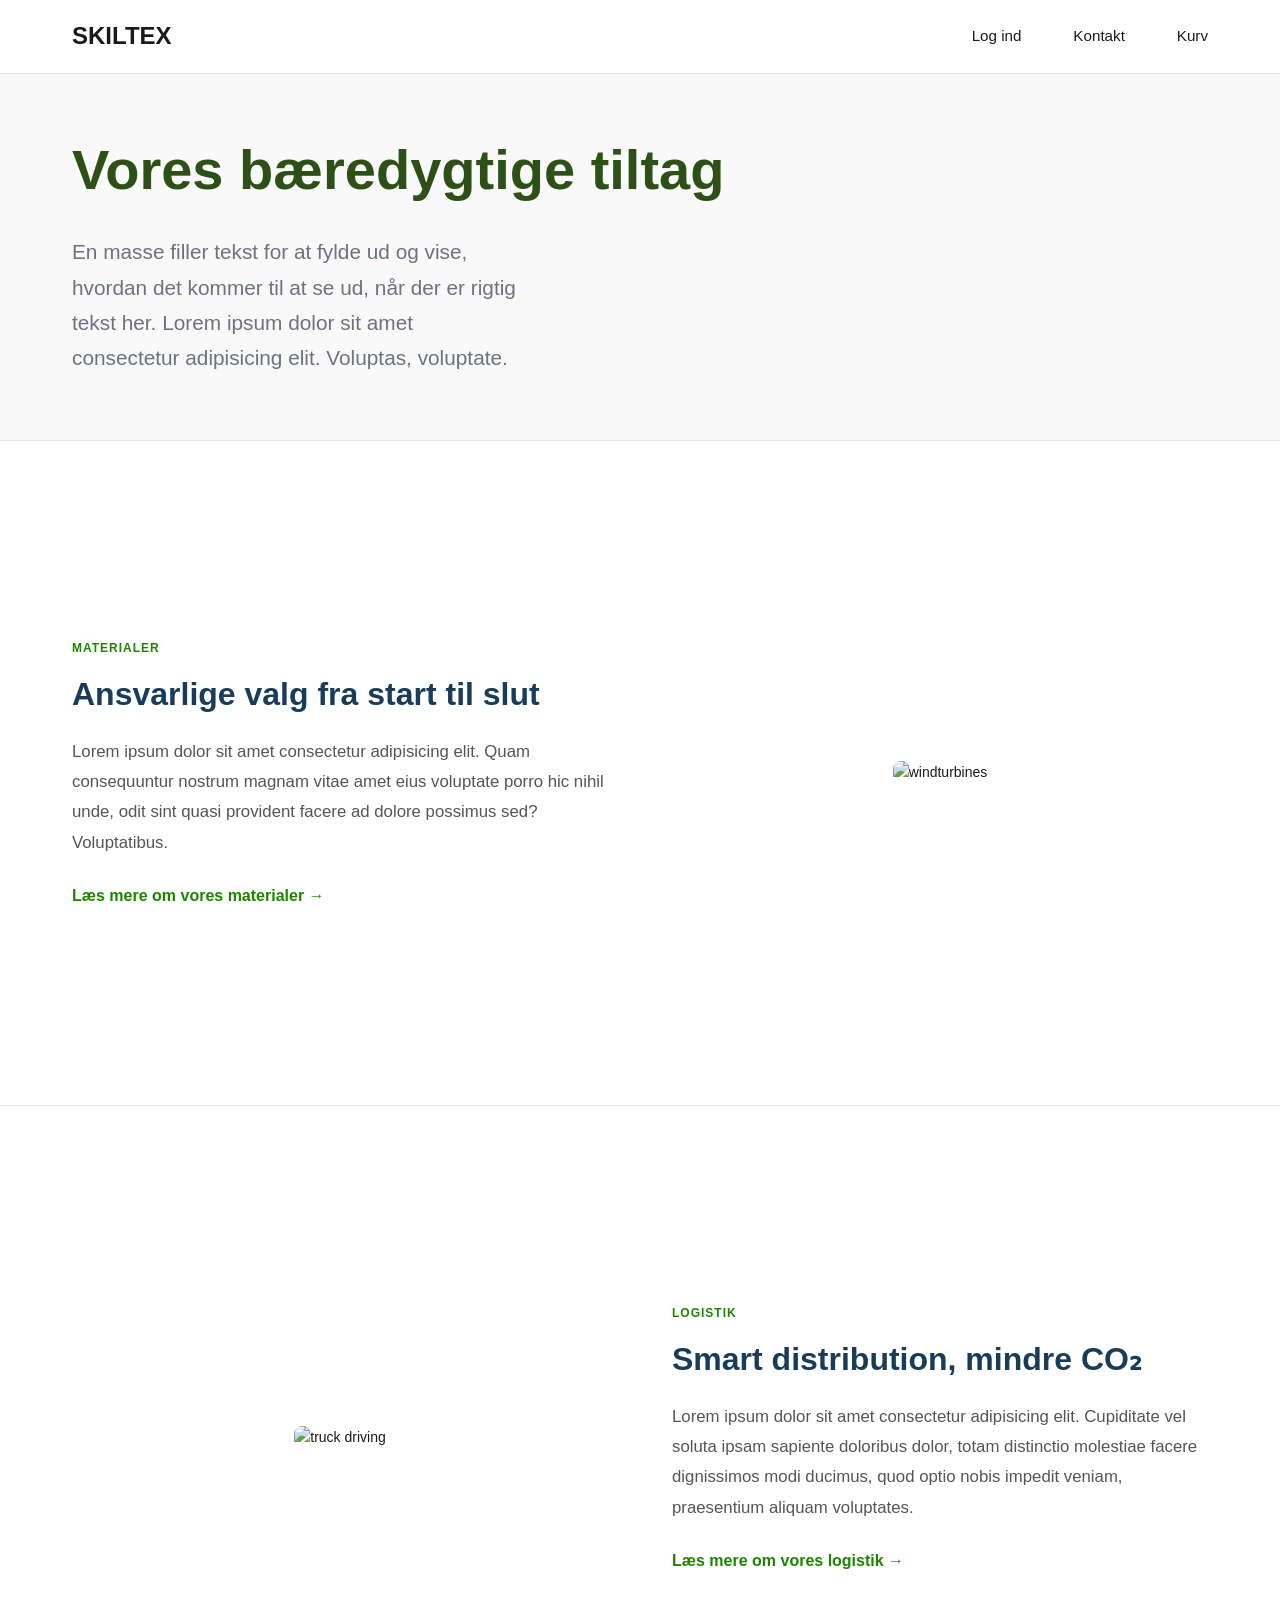
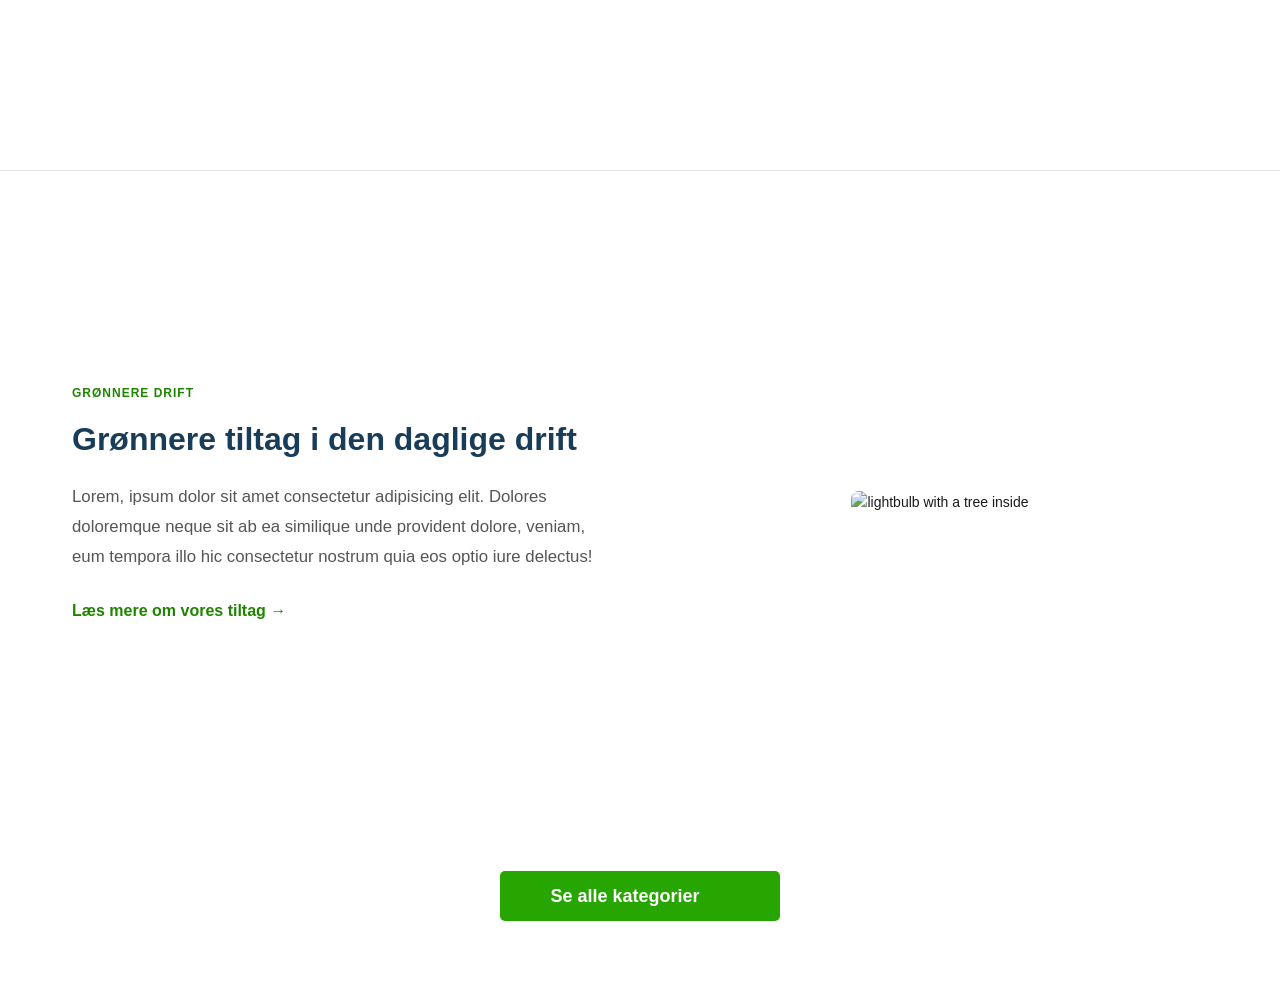
==== index.html @ 91dd6cfe "Add landing page with styles and structure" ====
<!doctype html>
<html lang="da">
  <head>
    <meta charset="UTF-8" />
    <meta name="viewport" content="width=device-width, initial-scale=1.0" />
    <title>Vores bæredygtige tiltag - SKILTEX</title>

    <!-- SEO meta description tag: Viser søgemaskiner(Google, Bing, etc), hvad siden handler om. Max 160 tegn -->
    <meta
      name="description"
      content="SKILTEX arbejder dagligt for at reducere vores miljøpåvirkning. Læs om vores bæredygtige initiativ."
    />
    <link rel="stylesheet" href="styles.css" />
  </head>
  <body>
    <!-- Header -->
    <header>
      <div class="container">
        <div class="header-content">
          <div class="logo">
            <a href="https://www.skiltex.dk/shop/frontpage.html">SKILTEX</a>
          </div>
          <nav>
            <a href="">Log ind</a>
            <a href="">Kontakt</a>
            <a href="">Kurv</a>
          </nav>
        </div>
      </div>
    </header>

    <!-- Main Content -->

    <main>
      <!-- Hero Section -->
      <section class="hero">
        <div class="container">
          <div class="hero-content">
            <h1>Vores bæredygtige tiltag</h1>
            <p class="hero-subtitle">
              En masse filler tekst for at fylde ud og vise, hvordan det kommer
              til at se ud, når der er rigtig tekst her. Lorem ipsum dolor sit
              amet consectetur adipisicing elit. Voluptas, voluptate.
            </p>
          </div>
        </div>
      </section>

      <!-- Bæredygtigte tiltag -->

      <section id="søjler" class="søjler">
        <!-- Søjle 1: Materialer -->
        <article class="søjle">
          <div class="container søjle-container">
            <div class="søjle-content">
              <span class="søjle-label">MATERIALER</span>
              <h2>Ansvarlige valg fra start til slut</h2>
              <p>
                Lorem ipsum dolor sit amet consectetur adipisicing elit. Quam
                consequuntur nostrum magnam vitae amet eius voluptate porro hic
                nihil unde, odit sint quasi provident facere ad dolore possimus
                sed? Voluptatibus.
              </p>
              <a href="#" class="link-arrow">Læs mere om vores materialer →</a>
            </div>
            <div class="søjle-visual">
              <div class="icon-placeholder">
                <img
                  src="./images/windturbines-sustainability.jpg"
                  alt="windturbines"
                />
              </div>
            </div>
          </div>
        </article>

        <!-- Søjle 2: Optimeret Logistik -->
        <article class="søjle søjle-reverse">
          <div class="container søjle-container">
            <div class="søjle-visual">
              <div class="icon-placeholder">
                <img
                  src="./images/pexels-max-hoy-161194241-10841111.jpg"
                  alt="truck driving"
                />
              </div>
            </div>
            <div class="søjle-content">
              <span class="søjle-label">LOGISTIK</span>
              <h2>Smart distribution, mindre CO₂</h2>
              <p>
                Lorem ipsum dolor sit amet consectetur adipisicing elit.
                Cupiditate vel soluta ipsam sapiente doloribus dolor, totam
                distinctio molestiae facere dignissimos modi ducimus, quod optio
                nobis impedit veniam, praesentium aliquam voluptates.
              </p>
              <a href="#" class="link-arrow">Læs mere om vores logistik →</a>
            </div>
          </div>
        </article>

        <!-- Søjle 3: Grønne initiativer -->
        <article class="søjle">
          <div class="container søjle-container">
            <div class="søjle-content">
              <span class="søjle-label">GRØNNERE DRIFT</span>
              <h2>Grønnere tiltag i den daglige drift</h2>
              <p>
                Lorem, ipsum dolor sit amet consectetur adipisicing elit.
                Dolores doloremque neque sit ab ea similique unde provident
                dolore, veniam, eum tempora illo hic consectetur nostrum quia
                eos optio iure delectus!
              </p>
              <a href="#" class="link-arrow">Læs mere om vores tiltag →</a>
            </div>
            <div class="søjle-visual">
              <div class="icon-placeholder">
                <img
                  src="./images/pexels-singkham-178541-1108572.jpg"
                  alt="lightbulb with a tree inside"
                />
              </div>
            </div>
          </div>
          <div class="btn-container">
            <a
              href="mailto:kontakt@skiltex.dk?subject=Bæredygtige tiltag"
              class="btn btn-primary"
              >Se alle kategorier</a
            >
          </div>
        </article>
      </section>
    </main>
  </body>
</html>
---- styles.css ----
:root {
  --color-primary: #1f8500;
  --color-accent: #1f8500;
  --color-text-secondary: #555555;
  --color-text-dark: #1a1a1a;
  --color-text-light: #6b7280;
  --color-border: #e5e5e5;
  --color-bg-light: #f9f9f9;
  --color-bg-white: #ffffff;
  --color-heading: #193d59;
}

* {
  margin: 0;
  padding: 0;
  box-sizing: border-box;
}

html {
  scroll-behavior: smooth;
}

body {
  font-family:
    -apple-system, BlinkMacSystemFont, "Segoe UI", Roboto, "Helvetica Neue",
    Arial, sans-serif;
  font-size: 14px;
  line-height: 1.7;
  color: #1a1a1a;
  background-color: #ffffff;
}

/* Typography */
h1 {
  font-family: Arial, Helvetica, sans-serif;
  font-size: 3.5rem;
  font-weight: 700;
  line-height: 1.15;
  margin-bottom: 2rem;
  color: #2d5016;
}

h2 {
  font-size: 2.5rem;
  font-weight: 700;
  line-height: 1.2;
  margin-bottom: 1.5rem;
  color: #193d59;
}

h3 {
  font-size: 1.25rem;
  font-weight: 600;
  margin-bottom: 1rem;
  color: #1f8500;
}

h4 {
  font-size: 1rem;
  font-weight: 600;
  color: #193d59;
}

p {
  margin-bottom: 1.5rem;
  color: #555555;
}

a {
  color: #1f8500;
  text-decoration: none;
  transition: all 0.3s ease;
}

a:hover {
  color: #1f8500;
}

.container .logo a {
  color: #1a1a1a;
}

/* Container & Layout */
.container {
  max-width: 1200px;
  margin: 0 auto;
  padding: 0 2rem;
}

/* Button Styles */
.btn {
  display: inline-block;
  padding: 0.5rem 1rem;
  font-size: 1rem;
  font-weight: 600;
  border: none;
  border-radius: 4px;
  cursor: pointer;
  transition: all 0.3s ease;
  text-decoration: none;
  text-align: center;
  font-family:
    -apple-system, BlinkMacSystemFont, "Segoe UI", Roboto, "Helvetica Neue",
    Arial, sans-serif;
}

.btn-primary {
  background-color: #1f8500;
  color: #ffffff;
}

.btn-primary:hover {
  background-color: #3a6617;
  text-decoration: none;
  color: #ffffff;
}

.btn-secondary {
  background-color: #193d59;
  color: #ffffff;
}

.btn-secondary:hover {
  background-color: #1a1a1a;
  text-decoration: none;
}

/* Header */
header {
  background-color: #ffffff;
  border-bottom: 1px solid #e5e5e5;
  padding: 1rem 0;
  position: sticky;
  top: 0;
  z-index: 100;
}

.header-content {
  display: flex;
  justify-content: space-between;
  align-items: center;
}

.logo {
  font-size: 1.5rem;
  font-weight: 700;
  color: #1a1a1a;
}

nav a {
  margin-left: 3rem;
  color: #1a1a1a;
  font-weight: 500;
  font-size: 0.95rem;
}

nav a:hover {
  color: #1f8500;
}

/* Hero */
.hero {
  background-color: #f9f9f9;
  padding: 4rem 0;
  text-align: left;
  border-bottom: 1px solid #e5e5e5;
}

.hero-content {
  max-width: 900px;
}

.hero h1 {
  margin-bottom: 2rem;
  font-weight: 700;
}

.hero-subtitle {
  font-size: 1.3rem;
  color: #6b7280;
  margin-bottom: 0;
  line-height: 1.7;
  width: 50%;
}

/* Søjler */
.søjler {
  margin: 0;
}

.søjle {
  padding: 4rem 0;
  border-bottom: 1px solid #e5e5e5;
}

.søjle:last-child {
  border-bottom: none;
}

.søjle-container {
  display: grid;
  grid-template-columns: 1fr 1fr;
  gap: 4rem;
  align-items: center;
}

.søjle-reverse .søjle-container {
  grid-auto-flow: dense;
}

.søjle-label {
  display: inline-block;
  font-size: 0.75rem;
  font-weight: 700;
  letter-spacing: 1px;
  color: var(--color-accent);
  margin-bottom: 1rem;
  text-transform: uppercase;
}

.søjle-content h2 {
  margin-bottom: 1.5rem;
  font-size: 2rem;
}

.søjle-content p {
  font-size: 1.05rem;
  color: var(--color-text-secondary);
  margin-bottom: 1.5rem;
  line-height: 1.8;
}

.link-arrow {
  font-weight: 600;
  color: var(--color-primary);
  display: inline-flex;
  align-items: center;
  font-size: 1rem;
}

.link-arrow:hover {
  color: #1f8500;
}

.søjle-visual {
  aspect-ratio: 1;
  background: linear-gradient(
    135deg,
    rgba(42, 181, 132, 0.05),
    rgba(0, 61, 122, 0.05)
  );
  border-radius: 8px;
  display: flex;
  align-items: center;
  justify-content: center;
  min-height: 400px;
}

.icon-placeholder {
  width: 100%;
  height: 100%;
  background-color: #ffffff; /* Simple color instead of gradient */
  border-radius: 8px;
  display: flex;
  align-items: center;
  justify-content: center;
  overflow: hidden;
}

.icon-placeholder img {
  max-width: 100%;
  max-height: 100%;
  border-radius: 8px;
  object-fit: cover;
}

.btn-container {
  display: flex;
  justify-content: center;
  margin: 0 auto;
  padding-top: 100px;
}

.btn-primary {
  background: #27a500 url(./images/button-arrows.png) no-repeat 210px 50%;
  color: #ffffff;
  padding: 10px 80px 10px 50px;
  border-radius: 5px;
  cursor: pointer;
  font-weight: 600;
  font-size: 18px;
}

.btn-primary:hover {
  background-position: 220px 50%;
  transition: all 0.3s ease;
}

/* Responsive Design */
@media (max-width: 768px) {
  h1 {
    font-size: 2.5rem;
  }

  h2 {
    font-size: 1.75rem;
  }

  .hero-subtitle {
    font-size: 1.1rem;
    width: 100%;
  }

  .søjle-container {
    grid-template-columns: 1fr;
    gap: 2rem;
  }

  .søjle-reverse .søjle-container {
    grid-auto-flow: initial;
  }

  nav a {
    margin-left: 1.5rem;
  }

  .container {
    padding: 0 1.5rem;
  }

  .btn-primary {
    font-size: 16px;
    padding: 8px 60px 8px 40px;
  }
}

@media (max-width: 480px) {
  h1 {
    font-size: 1.75rem;
    margin-bottom: 1rem;
  }

  h2 {
    font-size: 1.25rem;
  }

  .logo {
    font-size: 1.2rem;
  }

  nav a {
    margin-left: 1rem;
    font-size: 0.85rem;
  }

  .hero {
    padding: 2rem 0;
  }

  .hero-subtitle {
    font-size: 0.95rem;
  }

  .søjle {
    padding: 2rem 0;
  }

  .container {
    padding: 0 1rem;
  }

  .btn-container {
    padding-top: 50px;
  }

  .btn-primary {
    font-size: 14px;
    padding: 8px 50px 8px 30px;
  }
}
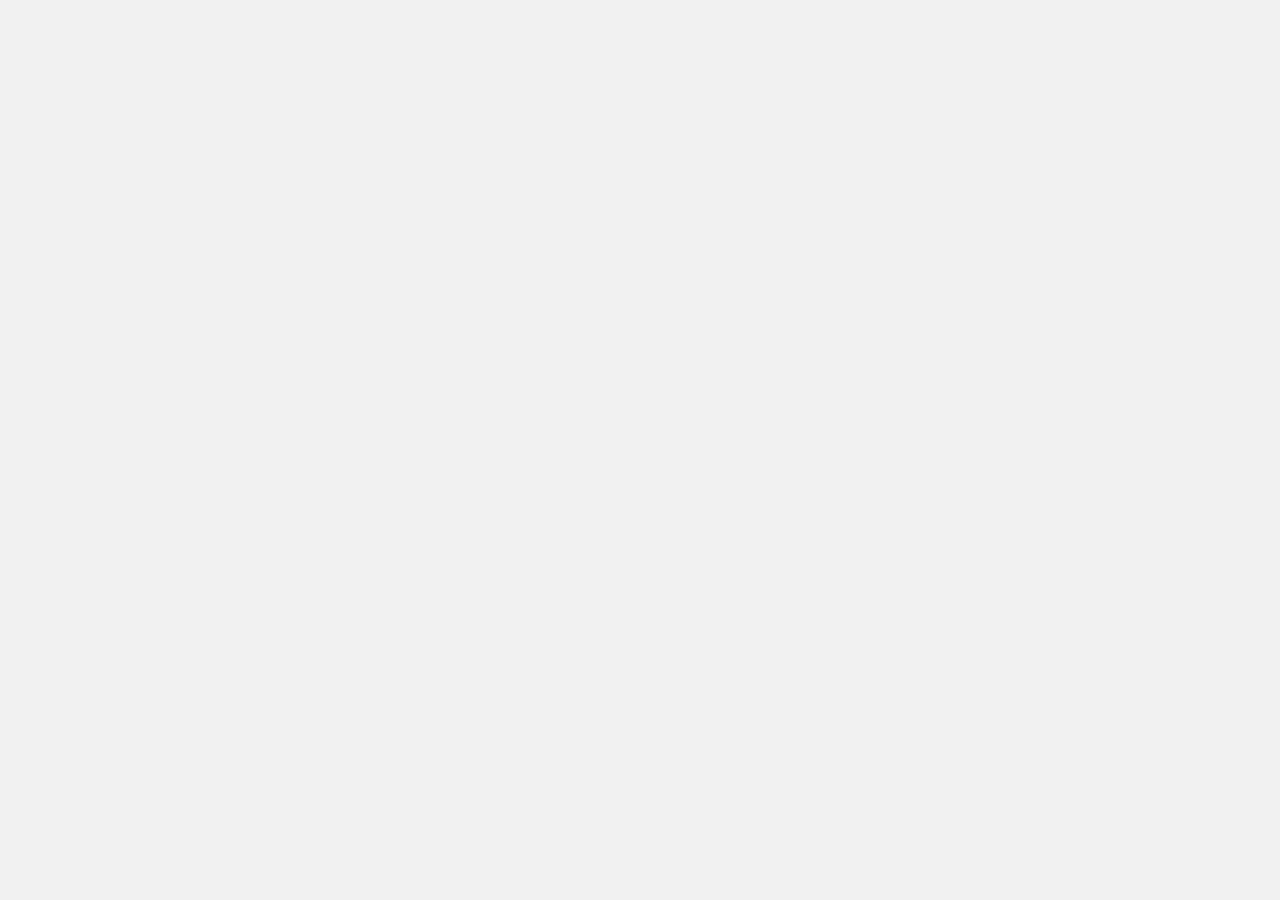
==== commit fc769972: "Resolve merge conflict" ====
--- a/index.html
+++ b/index.html
@@ -1,136 +1,12 @@
-<!doctype html>
+<!DOCTYPE html>
 <html lang="da">
-  <head>
-    <meta charset="UTF-8" />
-    <meta name="viewport" content="width=device-width, initial-scale=1.0" />
-    <title>Vores bæredygtige tiltag - SKILTEX</title>
-
-    <!-- SEO meta description tag: Viser søgemaskiner(Google, Bing, etc), hvad siden handler om. Max 160 tegn -->
-    <meta
-      name="description"
-      content="SKILTEX arbejder dagligt for at reducere vores miljøpåvirkning. Læs om vores bæredygtige initiativ."
-    />
-    <link rel="stylesheet" href="styles.css" />
-  </head>
-  <body>
-    <!-- Header -->
-    <header>
-      <div class="container">
-        <div class="header-content">
-          <div class="logo">
-            <a href="https://www.skiltex.dk/shop/frontpage.html">SKILTEX</a>
-          </div>
-          <nav>
-            <a href="">Log ind</a>
-            <a href="">Kontakt</a>
-            <a href="">Kurv</a>
-          </nav>
-        </div>
-      </div>
-    </header>
-
-    <!-- Main Content -->
-
-    <main>
-      <!-- Hero Section -->
-      <section class="hero">
-        <div class="container">
-          <div class="hero-content">
-            <h1>Vores bæredygtige tiltag</h1>
-            <p class="hero-subtitle">
-              En masse filler tekst for at fylde ud og vise, hvordan det kommer
-              til at se ud, når der er rigtig tekst her. Lorem ipsum dolor sit
-              amet consectetur adipisicing elit. Voluptas, voluptate.
-            </p>
-          </div>
-        </div>
-      </section>
-
-      <!-- Bæredygtigte tiltag -->
-
-      <section id="søjler" class="søjler">
-        <!-- Søjle 1: Materialer -->
-        <article class="søjle">
-          <div class="container søjle-container">
-            <div class="søjle-content">
-              <span class="søjle-label">MATERIALER</span>
-              <h2>Ansvarlige valg fra start til slut</h2>
-              <p>
-                Lorem ipsum dolor sit amet consectetur adipisicing elit. Quam
-                consequuntur nostrum magnam vitae amet eius voluptate porro hic
-                nihil unde, odit sint quasi provident facere ad dolore possimus
-                sed? Voluptatibus.
-              </p>
-              <a href="#" class="link-arrow">Læs mere om vores materialer →</a>
-            </div>
-            <div class="søjle-visual">
-              <div class="icon-placeholder">
-                <img
-                  src="./images/windturbines-sustainability.jpg"
-                  alt="windturbines"
-                />
-              </div>
-            </div>
-          </div>
-        </article>
-
-        <!-- Søjle 2: Optimeret Logistik -->
-        <article class="søjle søjle-reverse">
-          <div class="container søjle-container">
-            <div class="søjle-visual">
-              <div class="icon-placeholder">
-                <img
-                  src="./images/pexels-max-hoy-161194241-10841111.jpg"
-                  alt="truck driving"
-                />
-              </div>
-            </div>
-            <div class="søjle-content">
-              <span class="søjle-label">LOGISTIK</span>
-              <h2>Smart distribution, mindre CO₂</h2>
-              <p>
-                Lorem ipsum dolor sit amet consectetur adipisicing elit.
-                Cupiditate vel soluta ipsam sapiente doloribus dolor, totam
-                distinctio molestiae facere dignissimos modi ducimus, quod optio
-                nobis impedit veniam, praesentium aliquam voluptates.
-              </p>
-              <a href="#" class="link-arrow">Læs mere om vores logistik →</a>
-            </div>
-          </div>
-        </article>
-
-        <!-- Søjle 3: Grønne initiativer -->
-        <article class="søjle">
-          <div class="container søjle-container">
-            <div class="søjle-content">
-              <span class="søjle-label">GRØNNERE DRIFT</span>
-              <h2>Grønnere tiltag i den daglige drift</h2>
-              <p>
-                Lorem, ipsum dolor sit amet consectetur adipisicing elit.
-                Dolores doloremque neque sit ab ea similique unde provident
-                dolore, veniam, eum tempora illo hic consectetur nostrum quia
-                eos optio iure delectus!
-              </p>
-              <a href="#" class="link-arrow">Læs mere om vores tiltag →</a>
-            </div>
-            <div class="søjle-visual">
-              <div class="icon-placeholder">
-                <img
-                  src="./images/pexels-singkham-178541-1108572.jpg"
-                  alt="lightbulb with a tree inside"
-                />
-              </div>
-            </div>
-          </div>
-          <div class="btn-container">
-            <a
-              href="mailto:kontakt@skiltex.dk?subject=Bæredygtige tiltag"
-              class="btn btn-primary"
-              >Se alle kategorier</a
-            >
-          </div>
-        </article>
-      </section>
-    </main>
-  </body>
-</html>
+<head>
+    <meta charset="UTF-8">
+    <meta name="viewport" content="width=device-width, initial-scale=1.0">
+    <title>Bæredygtige tiltag - Skiltex.dk</title>
+    <link rel="stylesheet" href="style.css">
+</head>
+<body>
+    
+</body>
+</html>
--- a/style.css
+++ b/style.css
@@ -0,0 +1,334 @@
+﻿/* Reset and base styles */
+*,
+*::before,
+*::after {
+  box-sizing: border-box;
+  margin: 0;
+  padding: 0;
+}
+
+html {
+  font-size: 100%;
+  scroll-behavior: smooth;
+}
+
+body {
+  font-family: Helvetica, Arial, sans-serif;
+  font-size: 1rem;
+  line-height: 1.6;
+  color: #656565;
+  background-color: #f1f1f1;
+}
+
+a {
+  color: #27a500;
+  text-decoration: none;
+  transition: color 0.2s ease;
+}
+
+a:hover {
+  color: #176200;
+}
+
+ul,
+ol {
+  list-style: none;
+}
+
+/* Typography */
+h1,
+h2,
+h3,
+h4 {
+  font-family: Raleway, Helvetica, Arial, sans-serif;
+  font-weight: 700;
+  color: #21435f;
+  line-height: 1.25;
+}
+
+h1 {
+  font-size: clamp(1.75rem, 4vw, 2.5rem);
+  font-weight: 900;
+}
+
+h2 {
+  font-size: clamp(1.375rem, 3vw, 1.875rem);
+  margin-bottom: 1rem;
+}
+
+h3 {
+  font-size: 1.125rem;
+  margin-bottom: 0.5rem;
+}
+
+p {
+  margin-bottom: 1rem;
+}
+
+p:last-child {
+  margin-bottom: 0;
+}
+
+/* Layout */
+.container {
+  max-width: 1200px;
+  margin: 0 auto;
+  padding: 0 1rem;
+}
+
+.section {
+  padding: 4rem 0;
+}
+
+.section--alt {
+  background-color: #f1f1f1;
+}
+
+.section--white {
+  background-color: #ffffff;
+}
+
+.section__lead {
+  font-size: 1.0625rem;
+  color: #858585;
+  max-width: 65ch;
+  margin-bottom: 2rem;
+}
+
+.section__header {
+  margin-bottom: 2rem;
+  max-width: 65ch;
+}
+
+/* Buttons */
+.btn {
+  display: inline-block;
+  padding: 0.75rem 1.5rem;
+  font-family: Raleway, Helvetica, Arial, sans-serif;
+  font-size: 0.9375rem;
+  font-weight: 600;
+  text-align: center;
+  border-radius: 5px;
+  border: 2px solid transparent;
+  cursor: pointer;
+  transition: background-color 0.2s ease, color 0.2s ease, border-color 0.2s ease;
+}
+
+.btn--primary {
+  background-color: #27a500;
+  color: #ffffff;
+  border-color: #27a500;
+}
+
+.btn--primary:hover {
+  background-color: #218b00;
+  border-color: #218b00;
+  color: #ffffff;
+}
+
+.btn--secondary {
+  background-color: transparent;
+  color: #ffffff;
+  border-color: #ffffff;
+}
+
+.btn--secondary:hover {
+  background-color: rgba(255, 255, 255, 0.1);
+  color: #ffffff;
+}
+
+.btn--outline {
+  background-color: transparent;
+  color: #27a500;
+  border-color: #27a500;
+}
+
+.btn--outline:hover {
+  background-color: #27a500;
+  color: #ffffff;
+}
+
+.btn-group {
+  display: flex;
+  flex-wrap: wrap;
+  gap: 1rem;
+}
+
+/* Hero */
+.hero {
+  background-color: #21435f;
+  color: #ffffff;
+  padding: 4rem 0;
+}
+
+.hero h1 {
+  color: #ffffff;
+  margin-bottom: 1rem;
+}
+
+.hero__intro {
+  font-size: 1.0625rem;
+  max-width: 55ch;
+  margin-bottom: 2rem;
+  opacity: 0.95;
+}
+
+.hero .btn--secondary {
+  color: #ffffff;
+  border-color: rgba(255, 255, 255, 0.6);
+}
+
+/* Intro */
+.intro__list {
+  display: grid;
+  gap: 1rem;
+  margin-top: 2rem;
+}
+
+.intro__list li {
+  display: flex;
+  gap: 1rem;
+  align-items: flex-start;
+  padding: 1rem;
+  background: #ffffff;
+  border-radius: 5px;
+  border-left: 4px solid #27a500;
+ 
+
+}
+
+.intro__list strong {
+  display: block;
+  color: #21435f;
+  font-family: Raleway, Helvetica, Arial, sans-serif;
+  margin-bottom: 0.25rem;
+}
+
+/* Content cards */
+.cards__grid {
+  display: grid;
+  grid-template-columns: repeat(auto-fit, minmax(260px, 1fr));
+  gap: 2rem;
+}
+
+.card {
+  background: #ffffff;
+  border-radius: 10px;
+  padding: 2rem;
+  box-shadow: 0 1px 3px rgba(33, 67, 95, 0.08);
+  border: 1px solid #e0e0e0;
+  display: flex;
+  flex-direction: column;
+  transition: box-shadow 0.2s ease;
+}
+
+.card:hover {
+  box-shadow: 0 4px 12px rgba(33, 67, 95, 0.1);
+}
+
+.card__icon {
+  width: 48px;
+  height: 48px;
+  background-color: rgba(39, 165, 0, 0.1);
+  border-radius: 5px;
+  display: flex;
+  align-items: center;
+  justify-content: center;
+  font-size: 1.5rem;
+  margin-bottom: 1rem;
+  flex-shrink: 0;
+}
+
+.card__text {
+  flex: 1;
+  color: #858585;
+  font-size: 0.9375rem;
+  margin-bottom: 1rem;
+}
+
+.card__link {
+  font-family: Raleway, Helvetica, Arial, sans-serif;
+  font-weight: 600;
+  font-size: 0.875rem;
+  margin-top: auto;
+}
+
+/* Process */
+.process__steps {
+  display: grid;
+  grid-template-columns: repeat(auto-fit, minmax(220px, 1fr));
+  gap: 2rem;
+  counter-reset: step;
+}
+
+.process__step {
+  position: relative;
+  padding: 2rem;
+  background: #ffffff;
+  border-radius: 10px;
+  border: 1px solid #e0e0e0;
+}
+
+.process__step::before {
+  counter-increment: step;
+  content: counter(step);
+  display: flex;
+  align-items: center;
+  justify-content: center;
+  width: 40px;
+  height: 40px;
+  background-color: #27a500;
+  color: #ffffff;
+  font-family: Raleway, Helvetica, Arial, sans-serif;
+  font-weight: 900;
+  font-size: 1.125rem;
+  border-radius: 50%;
+  margin-bottom: 1rem;
+}
+
+.process__step p {
+  font-size: 0.9375rem;
+  color: #858585;
+}
+
+@media (min-width: 979px) {
+  .process__steps {
+    grid-template-columns: repeat(4, 1fr);
+  }
+}
+
+
+/* Final CTA */
+.cta-final {
+  background-color: #21435f;
+  color: #ffffff;
+  text-align: center;
+}
+
+.cta-final h2 {
+  color: #ffffff;
+}
+
+.cta-final__lead {
+  margin-left: auto;
+  margin-right: auto;
+  color: rgba(255, 255, 255, 0.9);
+}
+
+.cta-final__note {
+  margin-top: 2rem;
+  font-size: 0.875rem;
+  opacity: 0.9;
+  max-width: 55ch;
+  margin-left: auto;
+  margin-right: auto;
+}
+
+.cta-final .btn-group {
+  justify-content: center;
+}
+
+.cta-final .btn--secondary {
+  color: #ffffff;
+  border-color: rgba(255, 255, 255, 0.6);
+}
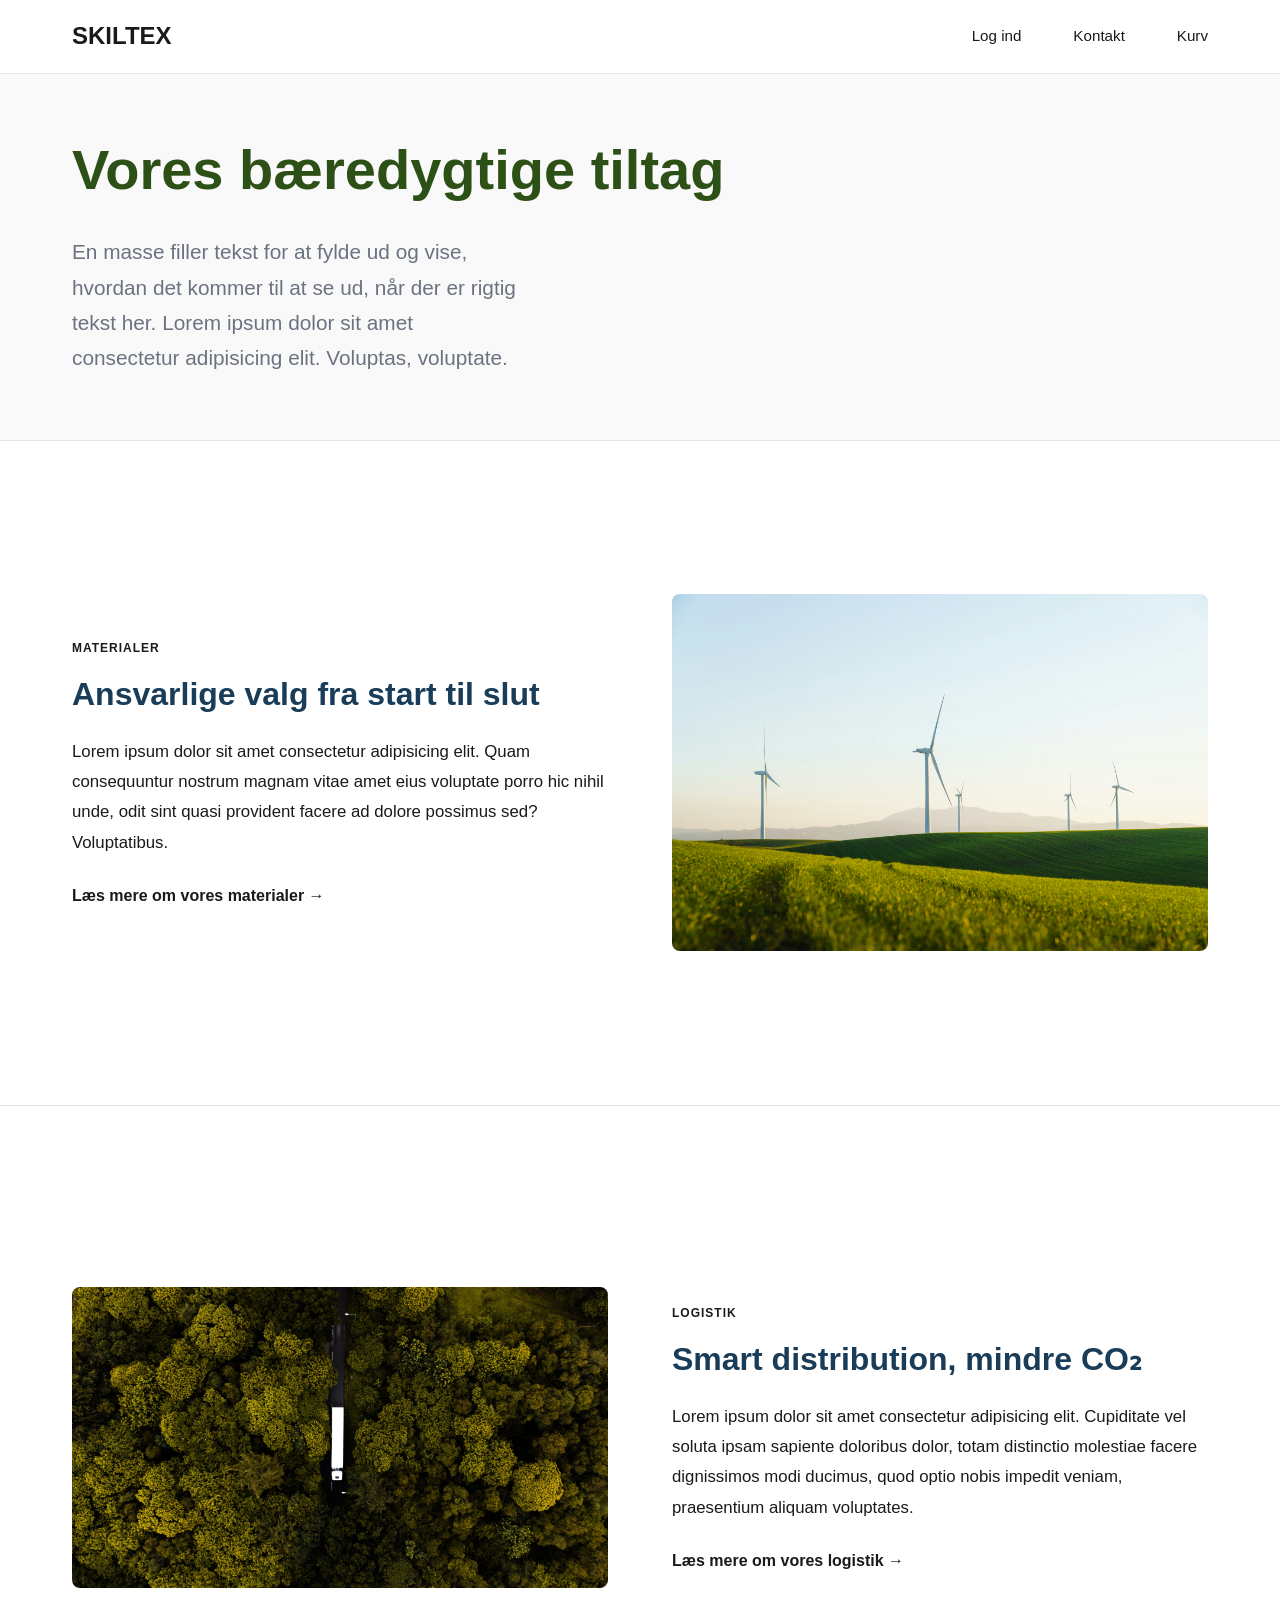
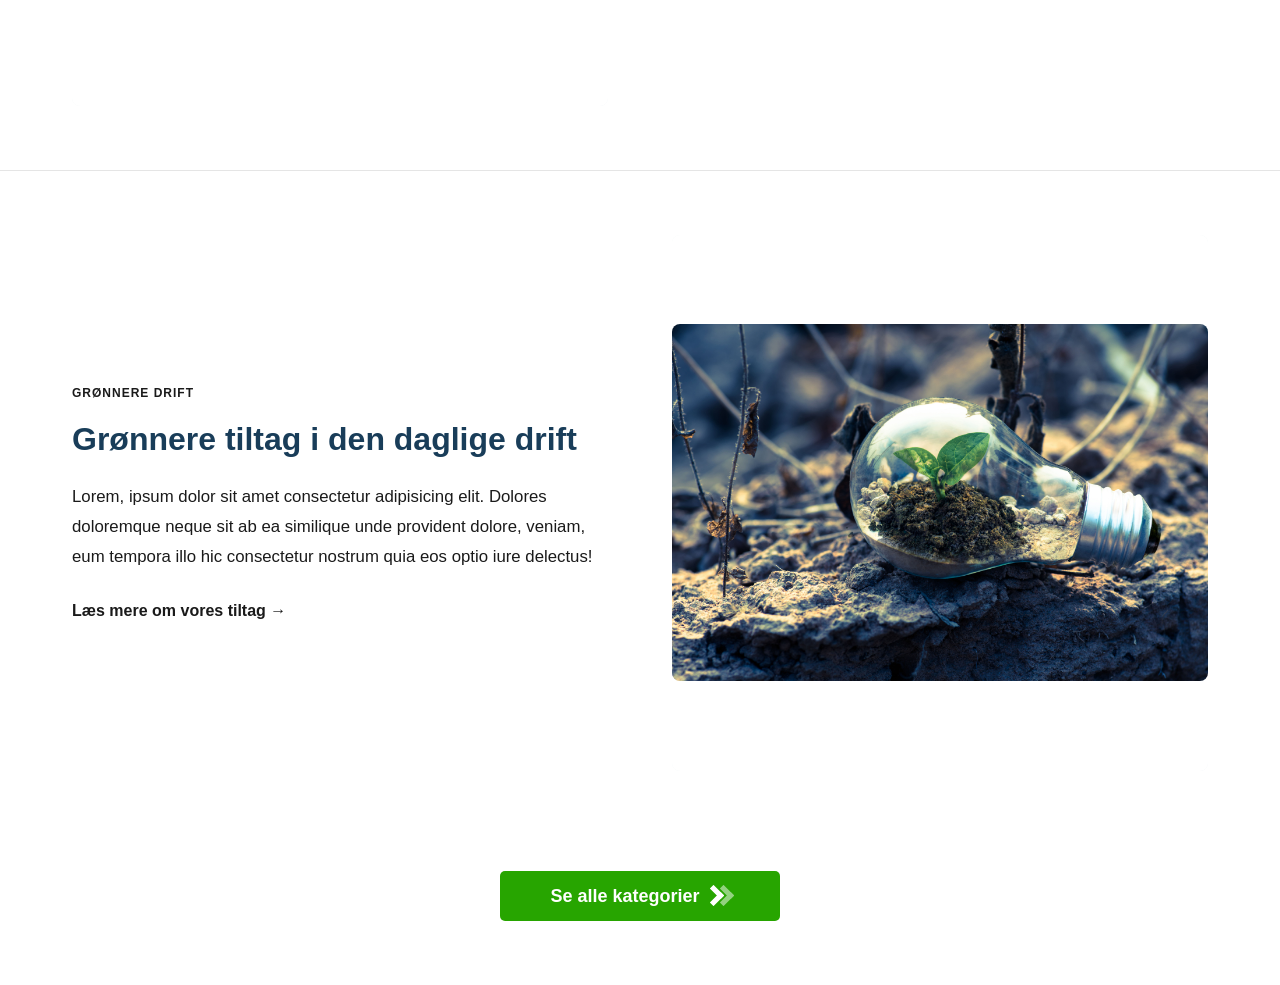
==== commit bf533260: "first draft lp" ====
--- a/index.html
+++ b/index.html
@@ -1,12 +1,136 @@
-<!DOCTYPE html>
+<!doctype html>
 <html lang="da">
-<head>
-    <meta charset="UTF-8">
-    <meta name="viewport" content="width=device-width, initial-scale=1.0">
-    <title>Bæredygtige tiltag - Skiltex.dk</title>
-    <link rel="stylesheet" href="style.css">
-</head>
-<body>
-    
-</body>
-</html>+  <head>
+    <meta charset="UTF-8" />
+    <meta name="viewport" content="width=device-width, initial-scale=1.0" />
+    <title>Vores bæredygtige tiltag - SKILTEX</title>
+
+    <!-- SEO meta description tag: Viser søgemaskiner(Google, Bing, etc), hvad siden handler om. Max 160 tegn -->
+    <meta
+      name="description"
+      content="SKILTEX arbejder dagligt for at reducere vores miljøpåvirkning. Læs om vores bæredygtige initiativ."
+    />
+    <link rel="stylesheet" href="style.css" />
+  </head>
+  <body>
+    <!-- Header -->
+    <header>
+      <div class="container">
+        <div class="header-content">
+          <div class="logo">
+            <a href="https://www.skiltex.dk/shop/frontpage.html">SKILTEX</a>
+          </div>
+          <nav>
+            <a href="">Log ind</a>
+            <a href="">Kontakt</a>
+            <a href="">Kurv</a>
+          </nav>
+        </div>
+      </div>
+    </header>
+
+    <!-- Main Content -->
+
+    <main>
+      <!-- Hero Section -->
+      <section class="hero">
+        <div class="container">
+          <div class="hero-content">
+            <h1>Vores bæredygtige tiltag</h1>
+            <p class="hero-subtitle">
+              En masse filler tekst for at fylde ud og vise, hvordan det kommer
+              til at se ud, når der er rigtig tekst her. Lorem ipsum dolor sit
+              amet consectetur adipisicing elit. Voluptas, voluptate.
+            </p>
+          </div>
+        </div>
+      </section>
+
+      <!-- Bæredygtigte tiltag -->
+
+      <section id="søjler" class="søjler">
+        <!-- Søjle 1: Materialer -->
+        <article class="søjle">
+          <div class="container søjle-container">
+            <div class="søjle-content">
+              <span class="søjle-label">MATERIALER</span>
+              <h2>Ansvarlige valg fra start til slut</h2>
+              <p>
+                Lorem ipsum dolor sit amet consectetur adipisicing elit. Quam
+                consequuntur nostrum magnam vitae amet eius voluptate porro hic
+                nihil unde, odit sint quasi provident facere ad dolore possimus
+                sed? Voluptatibus.
+              </p>
+              <a href="#" class="link-arrow">Læs mere om vores materialer →</a>
+            </div>
+            <div class="søjle-visual">
+              <div class="icon-placeholder">
+                <img
+                  src="./images/zac-wolff-baXCV2qg9Ew-unsplash-sustainability.jpg"
+                  alt="windturbines"
+                />
+              </div>
+            </div>
+          </div>
+        </article>
+
+        <!-- Søjle 2: Optimeret Logistik -->
+        <article class="søjle søjle-reverse">
+          <div class="container søjle-container">
+            <div class="søjle-visual">
+              <div class="icon-placeholder">
+                <img
+                  src="./images/pexels-max-hoy-161194241-10841111.jpg"
+                  alt="truck driving"
+                />
+              </div>
+            </div>
+            <div class="søjle-content">
+              <span class="søjle-label">LOGISTIK</span>
+              <h2>Smart distribution, mindre CO₂</h2>
+              <p>
+                Lorem ipsum dolor sit amet consectetur adipisicing elit.
+                Cupiditate vel soluta ipsam sapiente doloribus dolor, totam
+                distinctio molestiae facere dignissimos modi ducimus, quod optio
+                nobis impedit veniam, praesentium aliquam voluptates.
+              </p>
+              <a href="#" class="link-arrow">Læs mere om vores logistik →</a>
+            </div>
+          </div>
+        </article>
+
+        <!-- Søjle 3: Grønne initiativer -->
+        <article class="søjle">
+          <div class="container søjle-container">
+            <div class="søjle-content">
+              <span class="søjle-label">GRØNNERE DRIFT</span>
+              <h2>Grønnere tiltag i den daglige drift</h2>
+              <p>
+                Lorem, ipsum dolor sit amet consectetur adipisicing elit.
+                Dolores doloremque neque sit ab ea similique unde provident
+                dolore, veniam, eum tempora illo hic consectetur nostrum quia
+                eos optio iure delectus!
+              </p>
+              <a href="#" class="link-arrow">Læs mere om vores tiltag →</a>
+            </div>
+            <div class="søjle-visual">
+              <div class="icon-placeholder">
+                <img
+                  src="./images/pexels-singkham-178541-1108572.jpg"
+                  alt="lightbulb with a tree inside"
+                />
+              </div>
+            </div>
+          </div>
+          <div class="btn-container">
+            <a
+              href="mailto:kontakt@skiltex.dk?subject=Bæredygtige tiltag"
+              class="btn btn-primary"
+              >Se alle kategorier</a
+            >
+          </div>
+        </article>
+      </section>
+    </main>
+  </body>
+</html>
--- a/style.css
+++ b/style.css
@@ -1,334 +1,285 @@
-﻿/* Reset and base styles */
-*,
-*::before,
-*::after {
-  box-sizing: border-box;
+﻿* {
   margin: 0;
   padding: 0;
+  box-sizing: border-box;
 }
 
 html {
-  font-size: 100%;
   scroll-behavior: smooth;
 }
 
 body {
-  font-family: Helvetica, Arial, sans-serif;
+  font-family:
+    -apple-system, BlinkMacSystemFont, "Segoe UI", Roboto, "Helvetica Neue",
+    Arial, sans-serif;
+  font-size: 14px;
+  line-height: 1.7;
+  color: #1a1a1a;
+  background-color: #ffffff;
+}
+
+/* Typography */
+h1 {
+  font-family: Arial, Helvetica, sans-serif;
+  font-size: 3.5rem;
+  font-weight: 700;
+  line-height: 1.15;
+  margin-bottom: 2rem;
+  color: #2d5016;
+}
+
+h2 {
+  font-size: 2.5rem;
+  font-weight: 700;
+  line-height: 1.2;
+  margin-bottom: 1.5rem;
+  color: #193d59;
+}
+
+h3 {
+  font-size: 1.25rem;
+  font-weight: 600;
+  margin-bottom: 1rem;
+  color: #1f8500;
+}
+
+h4 {
   font-size: 1rem;
-  line-height: 1.6;
-  color: #656565;
-  background-color: #f1f1f1;
+  font-weight: 600;
+  color: #193d59;
+}
+
+p {
+  margin-bottom: 1.5rem;
+  color: #555555;
 }
 
 a {
-  color: #27a500;
-  text-decoration: none;
-  transition: color 0.2s ease;
+  color: #1f8500;
+  text-decoration: none;
+  transition: all 0.3s ease;
 }
 
 a:hover {
-  color: #176200;
-}
-
-ul,
-ol {
-  list-style: none;
-}
-
-/* Typography */
-h1,
-h2,
-h3,
-h4 {
-  font-family: Raleway, Helvetica, Arial, sans-serif;
-  font-weight: 700;
-  color: #21435f;
-  line-height: 1.25;
-}
-
-h1 {
-  font-size: clamp(1.75rem, 4vw, 2.5rem);
-  font-weight: 900;
-}
-
-h2 {
-  font-size: clamp(1.375rem, 3vw, 1.875rem);
-  margin-bottom: 1rem;
-}
-
-h3 {
-  font-size: 1.125rem;
-  margin-bottom: 0.5rem;
-}
-
-p {
-  margin-bottom: 1rem;
-}
-
-p:last-child {
-  margin-bottom: 0;
-}
-
-/* Layout */
+  color: #1f8500;
+}
+
+.container .logo a {
+  color: #1a1a1a;
+}
+
+/* Container & Layout */
 .container {
   max-width: 1200px;
   margin: 0 auto;
-  padding: 0 1rem;
-}
-
-.section {
-  padding: 4rem 0;
-}
-
-.section--alt {
-  background-color: #f1f1f1;
-}
-
-.section--white {
-  background-color: #ffffff;
-}
-
-.section__lead {
-  font-size: 1.0625rem;
-  color: #858585;
-  max-width: 65ch;
-  margin-bottom: 2rem;
-}
-
-.section__header {
-  margin-bottom: 2rem;
-  max-width: 65ch;
-}
-
-/* Buttons */
+  padding: 0 2rem;
+}
+
+/* Button Styles */
 .btn {
   display: inline-block;
-  padding: 0.75rem 1.5rem;
-  font-family: Raleway, Helvetica, Arial, sans-serif;
-  font-size: 0.9375rem;
-  font-weight: 600;
+  padding: 0.5rem 1rem;
+  font-size: 1rem;
+  font-weight: 600;
+  border: none;
+  border-radius: 4px;
+  cursor: pointer;
+  transition: all 0.3s ease;
+  text-decoration: none;
   text-align: center;
-  border-radius: 5px;
-  border: 2px solid transparent;
-  cursor: pointer;
-  transition: background-color 0.2s ease, color 0.2s ease, border-color 0.2s ease;
-}
-
-.btn--primary {
-  background-color: #27a500;
-  color: #ffffff;
-  border-color: #27a500;
-}
-
-.btn--primary:hover {
-  background-color: #218b00;
-  border-color: #218b00;
-  color: #ffffff;
-}
-
-.btn--secondary {
-  background-color: transparent;
-  color: #ffffff;
-  border-color: #ffffff;
-}
-
-.btn--secondary:hover {
-  background-color: rgba(255, 255, 255, 0.1);
-  color: #ffffff;
-}
-
-.btn--outline {
-  background-color: transparent;
-  color: #27a500;
-  border-color: #27a500;
-}
-
-.btn--outline:hover {
-  background-color: #27a500;
-  color: #ffffff;
-}
-
-.btn-group {
-  display: flex;
-  flex-wrap: wrap;
-  gap: 1rem;
+  font-family:
+    -apple-system, BlinkMacSystemFont, "Segoe UI", Roboto, "Helvetica Neue",
+    Arial, sans-serif;
+}
+
+.btn-primary {
+  background-color: #1f8500;
+  color: #ffffff;
+}
+
+.btn-primary:hover {
+  background-color: #3a6617;
+  text-decoration: none;
+  color: #ffffff;
+}
+
+.btn-secondary {
+  background-color: #193d59;
+  color: #ffffff;
+}
+
+.btn-secondary:hover {
+  background-color: #1a1a1a;
+  text-decoration: none;
+}
+
+/* Header */
+header {
+  background-color: #ffffff;
+  border-bottom: 1px solid #e5e5e5;
+  padding: 1rem 0;
+  position: sticky;
+  top: 0;
+  z-index: 100;
+}
+
+.header-content {
+  display: flex;
+  justify-content: space-between;
+  align-items: center;
+}
+
+.logo {
+  font-size: 1.5rem;
+  font-weight: 700;
+  color: #1a1a1a;
+}
+
+nav a {
+  margin-left: 3rem;
+  color: #1a1a1a;
+  font-weight: 500;
+  font-size: 0.95rem;
+}
+
+nav a:hover {
+  color: #1f8500;
 }
 
 /* Hero */
 .hero {
-  background-color: #21435f;
-  color: #ffffff;
+  background-color: #f9f9f9;
   padding: 4rem 0;
+  text-align: left;
+  border-bottom: 1px solid #e5e5e5;
+}
+
+.hero-content {
+  max-width: 900px;
 }
 
 .hero h1 {
-  color: #ffffff;
+  margin-bottom: 2rem;
+  font-weight: 700;
+}
+
+.hero-subtitle {
+  font-size: 1.3rem;
+  color: #6b7280;
+  margin-bottom: 0;
+  line-height: 1.7;
+  width: 50%;
+}
+
+/* Søjler */
+.søjler {
+  margin: 0;
+}
+
+.søjle {
+  padding: 4rem 0;
+  border-bottom: 1px solid #e5e5e5;
+}
+
+.søjle:last-child {
+  border-bottom: none;
+}
+
+.søjle-container {
+  display: grid;
+  grid-template-columns: 1fr 1fr;
+  gap: 4rem;
+  align-items: center;
+}
+
+.søjle-reverse .søjle-container {
+  grid-auto-flow: dense;
+}
+
+.søjle-label {
+  display: inline-block;
+  font-size: 0.75rem;
+  font-weight: 700;
+  letter-spacing: 1px;
+  color: var(--color-accent);
   margin-bottom: 1rem;
-}
-
-.hero__intro {
-  font-size: 1.0625rem;
-  max-width: 55ch;
-  margin-bottom: 2rem;
-  opacity: 0.95;
-}
-
-.hero .btn--secondary {
-  color: #ffffff;
-  border-color: rgba(255, 255, 255, 0.6);
-}
-
-/* Intro */
-.intro__list {
-  display: grid;
-  gap: 1rem;
-  margin-top: 2rem;
-}
-
-.intro__list li {
-  display: flex;
-  gap: 1rem;
-  align-items: flex-start;
-  padding: 1rem;
-  background: #ffffff;
+  text-transform: uppercase;
+}
+
+.søjle-content h2 {
+  margin-bottom: 1.5rem;
+  font-size: 2rem;
+}
+
+.søjle-content p {
+  font-size: 1.05rem;
+  color: var(--color-text-secondary);
+  margin-bottom: 1.5rem;
+  line-height: 1.8;
+}
+
+.link-arrow {
+  font-weight: 600;
+  color: var(--color-primary);
+  display: inline-flex;
+  align-items: center;
+  font-size: 1rem;
+}
+
+.link-arrow:hover {
+  color: #1f8500;
+}
+
+.søjle-visual {
+  aspect-ratio: 1;
+  background: linear-gradient(
+    135deg,
+    rgba(42, 181, 132, 0.05),
+    rgba(0, 61, 122, 0.05)
+  );
+  border-radius: 8px;
+  display: flex;
+  align-items: center;
+  justify-content: center;
+  min-height: 400px;
+}
+
+.icon-placeholder {
+  width: 100%;
+  height: 100%;
+  background-color: #ffffff; /* Simple color instead of gradient */
+  border-radius: 8px;
+  display: flex;
+  align-items: center;
+  justify-content: center;
+  overflow: hidden;
+}
+
+.icon-placeholder img {
+  max-width: 100%;
+  max-height: 100%;
+  border-radius: 8px;
+  object-fit: cover;
+}
+
+.btn-container {
+  display: flex;
+  justify-content: center;
+  margin: 0 auto;
+  padding-top: 100px;
+}
+
+.btn-primary {
+  background: #27a500 url(./images/button-arrows.png) no-repeat 210px 50%;
+  color: #ffffff;
+  padding: 10px 80px 10px 50px;
   border-radius: 5px;
-  border-left: 4px solid #27a500;
- 
-
-}
-
-.intro__list strong {
-  display: block;
-  color: #21435f;
-  font-family: Raleway, Helvetica, Arial, sans-serif;
-  margin-bottom: 0.25rem;
-}
-
-/* Content cards */
-.cards__grid {
-  display: grid;
-  grid-template-columns: repeat(auto-fit, minmax(260px, 1fr));
-  gap: 2rem;
-}
-
-.card {
-  background: #ffffff;
-  border-radius: 10px;
-  padding: 2rem;
-  box-shadow: 0 1px 3px rgba(33, 67, 95, 0.08);
-  border: 1px solid #e0e0e0;
-  display: flex;
-  flex-direction: column;
-  transition: box-shadow 0.2s ease;
-}
-
-.card:hover {
-  box-shadow: 0 4px 12px rgba(33, 67, 95, 0.1);
-}
-
-.card__icon {
-  width: 48px;
-  height: 48px;
-  background-color: rgba(39, 165, 0, 0.1);
-  border-radius: 5px;
-  display: flex;
-  align-items: center;
-  justify-content: center;
-  font-size: 1.5rem;
-  margin-bottom: 1rem;
-  flex-shrink: 0;
-}
-
-.card__text {
-  flex: 1;
-  color: #858585;
-  font-size: 0.9375rem;
-  margin-bottom: 1rem;
-}
-
-.card__link {
-  font-family: Raleway, Helvetica, Arial, sans-serif;
-  font-weight: 600;
-  font-size: 0.875rem;
-  margin-top: auto;
-}
-
-/* Process */
-.process__steps {
-  display: grid;
-  grid-template-columns: repeat(auto-fit, minmax(220px, 1fr));
-  gap: 2rem;
-  counter-reset: step;
-}
-
-.process__step {
-  position: relative;
-  padding: 2rem;
-  background: #ffffff;
-  border-radius: 10px;
-  border: 1px solid #e0e0e0;
-}
-
-.process__step::before {
-  counter-increment: step;
-  content: counter(step);
-  display: flex;
-  align-items: center;
-  justify-content: center;
-  width: 40px;
-  height: 40px;
-  background-color: #27a500;
-  color: #ffffff;
-  font-family: Raleway, Helvetica, Arial, sans-serif;
-  font-weight: 900;
-  font-size: 1.125rem;
-  border-radius: 50%;
-  margin-bottom: 1rem;
-}
-
-.process__step p {
-  font-size: 0.9375rem;
-  color: #858585;
-}
-
-@media (min-width: 979px) {
-  .process__steps {
-    grid-template-columns: repeat(4, 1fr);
-  }
-}
-
-
-/* Final CTA */
-.cta-final {
-  background-color: #21435f;
-  color: #ffffff;
-  text-align: center;
-}
-
-.cta-final h2 {
-  color: #ffffff;
-}
-
-.cta-final__lead {
-  margin-left: auto;
-  margin-right: auto;
-  color: rgba(255, 255, 255, 0.9);
-}
-
-.cta-final__note {
-  margin-top: 2rem;
-  font-size: 0.875rem;
-  opacity: 0.9;
-  max-width: 55ch;
-  margin-left: auto;
-  margin-right: auto;
-}
-
-.cta-final .btn-group {
-  justify-content: center;
-}
-
-.cta-final .btn--secondary {
-  color: #ffffff;
-  border-color: rgba(255, 255, 255, 0.6);
-}
+  cursor: pointer;
+  font-weight: 600;
+  font-size: 18px;
+}
+
+.btn-primary:hover {
+  background-position: 220px 50%;
+  transition: all 0.3s ease;
+}
